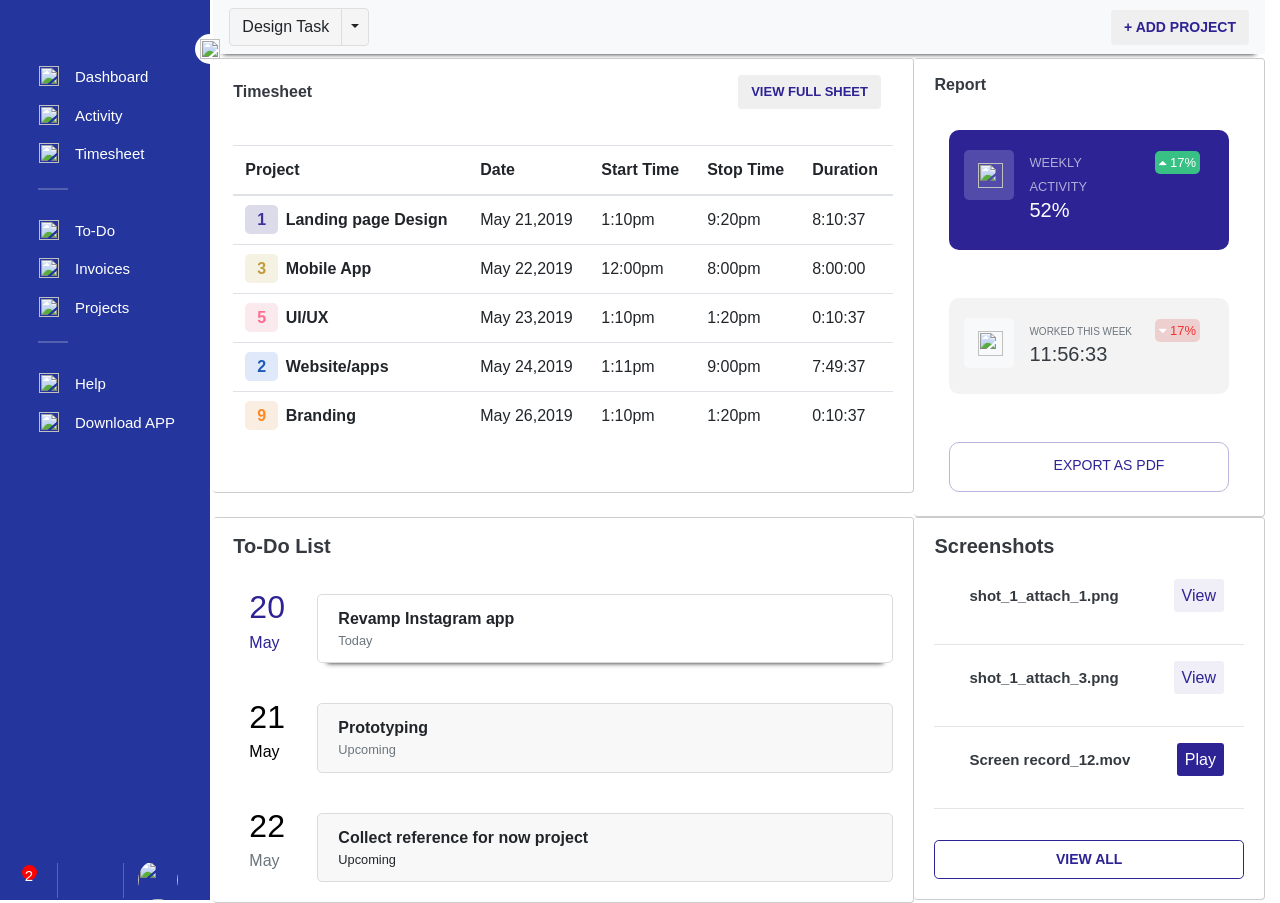
==== Challenge.html @ 36a556eb "Add files via upload Initial Code" ====
<!DOCTYPE html>
<html lang="en">

<head>
  <meta charset="UTF-8">
  <meta http-equiv="X-UA-Compatible" content="IE=edge">
  <meta name="viewport" content="width=device-width, initial-scale=1.0">
  <link rel="stylesheet" href="Challenge.css">
  <title>Challenge</title>
  <link rel="stylesheet" href="https://cdn.jsdelivr.net/npm/bootstrap@4.0.0/dist/css/bootstrap.min.css"
    integrity="sha384-Gn5384xqQ1aoWXA+058RXPxPg6fy4IWvTNh0E263XmFcJlSAwiGgFAW/dAiS6JXm" crossorigin="anonymous">
  <script src="https://code.jquery.com/jquery-3.2.1.slim.min.js"
    integrity="sha384-KJ3o2DKtIkvYIK3UENzmM7KCkRr/rE9/Qpg6aAZGJwFDMVNA/GpGFF93hXpG5KkN"
    crossorigin="anonymous"></script>
  <script src="https://cdn.jsdelivr.net/npm/popper.js@1.12.9/dist/umd/popper.min.js"
    integrity="sha384-ApNbgh9B+Y1QKtv3Rn7W3mgPxhU9K/ScQsAP7hUibX39j7fakFPskvXusvfa0b4Q"
    crossorigin="anonymous"></script>
  <script src="https://cdn.jsdelivr.net/npm/bootstrap@4.0.0/dist/js/bootstrap.min.js"
    integrity="sha384-JZR6Spejh4U02d8jOt6vLEHfe/JQGiRRSQQxSfFWpi1MquVdAyjUar5+76PVCmYl"
    crossorigin="anonymous"></script>


  <link rel="stylesheet" href="https://cdnjs.cloudflare.com/ajax/libs/font-awesome/4.7.0/css/font-awesome.min.css">
  <link
    href="https://fonts.googleapis.com/css?family=Nunito:200,200i,300,300i,400,400i,600,600i,700,700i,800,800i,900,900i"
    rel="stylesheet">
</head>


<body>
  <div class="container-fluid">
    <div class="row">
      <div class="col-lg-2 pr-0 mr-0">
        <div class="sidenav" id="sidebar">
          <div class="logo-content m-2">
            <img src="assets/logo.png" alt="">
          </div>
          <div class="right">
            <img src="assets/left_arrow.png" alt="">
          </div>
          <ul>
            <li>
              <a href="#">
                <img src="assets/speedometer.png" alt="">
                <span class="pl-3">Dashboard</span>
              </a>
            </li>
            <li>
              <a href="#">
                <img src="assets/graph.png" alt="">
                <span class="pl-3">Activity</span>
              </a>
            </li>
            <li>
              <a href="#">
                <img src="assets/timer_white.png" alt="">
                <span class="pl-3">Timesheet</span>
              </a>
            </li>
          </ul>
          <div class="hr-align"></div>
          <ul>
            <li>
              <a href="#">
                <img src="assets/icons8-today-96.png" alt="">
                <span class="pl-3">To-Do</span>
              </a>
            </li>
            <li>
              <a href="#">
                <img src="assets/bill.png" alt="">
                <span class="pl-3">Invoices</span>
              </a>
            </li>
            <li>
              <a href="#">
                <img src="assets/folder.png" alt="">
                <span class="pl-3">Projects</span>
              </a>
            </li>
          </ul>
          <div class="hr-align"></div>
          <ul>
            <li>
              <a href="#">
                <img src="assets/help.png" alt="">
                <span class="pl-3">Help</span>
              </a>
            </li>
            <li>
              <a href="#">
                <img src="assets/download.png" alt="">
                <span class="pl-3">Download APP</span>
              </a>
            </li>
          </ul>
          <img src="assets/sidebar_overlay.png" class="sideoverly-img" alt="">
          <div class="row btm" style="margin-left: 3px;">            
            <div class="col-md-2">          
              <span class="custombadge">2</span>              
              <img src="assets/notification.png" class="not-img" alt="">
            </div>
            <div class="col-md-1">
              <div class="vl"></div>
            </div>
            <div class="col-md-2">
              <img src="assets/settings.png" alt="">
            </div>
            <div class="col-md-1 ml">
              <div class="vl"></div>
            </div>
            <div class="col-md-2">
              <img src="assets/avatarpng.png" class="btmavatar" alt="">
            </div>
          </div>

        </div>
      </div>
      <div class="col-lg-10 ml-0 pl-0">
        <div id="content">
          <div id="content-wrapper" class="d-flex flex-column">
            <nav class="navbar navbar-expand-lg navbar-light bg-light">
              <a href="#" class="btn pr-3 hamburger" onclick="openSidenav()"> <i class="fa fa-bars text-dark" aria-hidden="true"></i> </a>
              <!-- split button -->
              <div class="btn-group">
                <button type="button" class="btn btn-light splitbtn">Design Task</button>
                <button type="button" class="btn btn-light splitbtn dropdown-toggle dropdown-toggle-split"
                  data-toggle="dropdown" aria-haspopup="true" aria-expanded="false">
                </button>
                <div class="dropdown-menu">
                  <a class="dropdown-item" href="#">Action</a>
                  <a class="dropdown-item" href="#">Another action</a>
                  <a class="dropdown-item" href="#">Something else here</a>
                  <div class="dropdown-divider"></div>
                  <a class="dropdown-item" href="#">Separated link</a>
                </div>
              </div>
              <button class="navright-btn btn ml-auto">+ ADD PROJECT</button>
            </nav>
            <div class="container-fluid">
              <div class="row mt-1">                
                <div class="col-xl-8 col-lg-7 p-0 ">
                  <div class="card card-outline">
                    
                    <div class="card-header py-3 d-flex flex-row align-items-center justify-content-between">
                      <h6 class="m-0 font-weight-bold text-dark">Timesheet</h6>
                      <div class="dropdown no-arrow">
                        <button class="VFSbtn btn mr-2">VIEW FULL SHEET</button>
                        <a href="#" role="button" id="dropdownMenuLink" data-toggle="dropdown" aria-haspopup="true"
                          aria-expanded="false">
                          <img src="assets/more.png" alt="">
                        </a>
                        <div class="dropdown-menu dropdown-menu-right shadow animated--fade-in"
                          aria-labelledby="dropdownMenuLink">
                          <a class="dropdown-item" href="#">Action</a>
                          <a class="dropdown-item" href="#">Another action</a>
                          <div class="dropdown-divider"></div>
                          <a class="dropdown-item" href="#">Something else here</a>
                        </div>
                      </div>
                    </div>
                    
                    <div class="card-body table-responsive mb-3">
                      <table class="table">
                        <thead>
                          <tr>
                            <th scope="col">Project</th>
                            <th scope="col">Date</th>
                            <th scope="col">Start Time</th>
                            <th scope="col">Stop Time</th>
                            <th scope="col">Duration</th>
                          </tr>
                        </thead>
                        <tbody id="constructTable">
                        </tbody>
                      </table>
                    </div>
                  </div>
                </div>

                <div class="col-xl-4 col-lg-5 p-0">
                  <div class="card shadow card-outline">
                    <div class="card-header py-3 d-flex flex-row align-items-center justify-content-between">
                      <h6 class="m-0 font-weight-bold text-dark">Report</h6>
                    </div>
                    <div class="card-body">
                      <div class="col-lg-12 mb-5">
                        <div class="card report-card text-white shadow">
                          <div class="card-body row">
                            <div class="pl-3 imagecard">
                              <img src="assets/graph.png" alt="">
                            </div>
                            <div class="col report-content">
                              <span class="small">WEEKLY ACTIVITY</span>
                              <div class="text-white-50 h5">52%</div>
                            </div>
                            <div class="float-right mr-4">
                              <a href="#" class="sucessUp"><i class="fa fa-caret-up"></i>
                                <span>17%</span></a>
                            </div>
                          </div>
                        </div>
                      </div>
                      <div class="col-lg-12 mb-5">
                        <div class="card report-card2 text-white shadow">
                          <div class="card-body row">
                            <div class="pl-3 imagecard  bg-light">
                              <img src="assets/timer_blue.png" alt="">
                            </div>
                            <div class="col report-content">
                              <span class="report-text text-muted">worked this week</span>
                              <div class="text-dark h5">11:56:33</div>
                            </div>
                            <div class="float-right mr-4">
                              <a href="#" class="sucessDown"><i class="fa fa-caret-down"></i>
                                <span>17%</span></a>
                            </div>
                          </div>
                        </div>
                      </div>
                      <div class="col-lg-12 mb-1">
                        <div class="exportbtn">
                          <a href="#">
                            <img src="assets/pdf.png" alt="">
                            <span class="pl-3">export as pdf</span>
                          </a>
                        </div>
                      </div>
                    </div>
                  </div>


                </div>
              </div>
            </div>

            <div class="container-fluid">
              <div class="row mt-0 p-0">
                <div class="col-xl-8 col-lg-7 p-0 ">
                  <div class="card card-outline">
                    <div class="card-header py-3 d-flex flex-row align-items-center justify-content-between">
                      <h5 class="m-0 font-weight-bold text-dark">To-Do List</h5>
                    </div>
                    <div class="card-body">
                      <div class="todo-row float-left">
                        <div class="todo-col1 pl-3">
                          <h2 class="card-title">20</h2>
                          <h6 class="card-subtitle mb-2">May</h6>
                        </div>

                      </div>
                      <div class="card float-center pl-4">
                        <div class="card-header todo-card-active">
                          <div class="font-weight-bold">
                            Revamp Instagram app
                            <div class="text-white-50 small text-muted">Today</div>
                          </div>
                          <span class="float-right text-muted" style="margin-top: -33px;"> <img src="assets/more.png"
                              alt="">
                          </span>
                        </div>
                      </div>
                    </div>

                    <div class="card-body">
                      <div class="todo-row float-left">
                        <div class="todo-col1-passive pl-3">
                          <h2 class="card-title">21</h2>
                          <h6 class="card-subtitle mb-2">May</h6>
                        </div>

                      </div>
                      <div class="card float-center pl-4">
                        <div class="card-header todo-card-passive">
                          <div class="font-weight-bold">
                            Prototyping
                            <div class="text-white-50 small text-muted">Upcoming</div>
                          </div>
                          <span class="float-right text-muted" style="margin-top: -33px;"> <img src="assets/more.png"
                              alt="">
                          </span>
                        </div>
                      </div>
                    </div>

                    <div class="card-body">
                      <div class="todo-row float-left">
                        <div class="todo-col1-passive pl-3">
                          <h2 class="card-title">22</h2>
                          <h6 class="card-subtitle mb-2 text-muted">May</h6>
                        </div>
                      </div>
                      <div class="card float-center pl-4">
                        <div class="card-header todo-card-passive">
                          <div class="font-weight-bold">
                            Collect reference for now project
                            <div class="text-white-50 small">Upcoming</div>
                          </div>
                          <span class="float-right text-muted" style="margin-top: -33px;"> <img src="assets/more.png"
                              alt="">
                          </span>
                        </div>
                      </div>
                    </div>
                  </div>
                </div>
                <div class="col-xl-4 col-lg-5 p-0 mt-0">
                  <div class="card shadow card-outline">
                    <div class="card-header py-3 d-flex flex-row align-items-center justify-content-between">
                      <h5 class="m-0 font-weight-bold text-dark">Screenshots</h5>
                    </div>
                    <div class="card-body">
                      <div class="col-lg-12" style="margin-top: -30px;">
                        <div class="card text-white shadow">
                          <div class="card-body row">
                            <div class="">
                              <img src="assets/picture.png" alt="">
                            </div>
                            <div class="col">
                              <span
                                class="screenshort-content-text font-weight-bold text-dark word-break">shot_1_attach_1.png</span>
                            </div>
                            <div class="float-right">
                              <a href="#" class="viewbtn">View</a>
                            </div>
                          </div>
                        </div>
                      </div>
                      <hr class="content-divider">

                      <div class="col-lg-12" style="margin-top: -30px;">
                        <div class="card text-white shadow">
                          <div class="card-body row">
                            <div class="">
                              <img src="assets/picture.png" alt="">
                            </div>
                            <div class="col">
                              <span
                                class="screenshort-content-text font-weight-bold text-dark word-break">shot_1_attach_3.png</span>
                            </div>
                            <div class="float-right">
                              <a href="#" class="viewbtn">View</a>
                            </div>
                          </div>
                        </div>
                      </div>
                      <hr class="content-divider">

                      <div class="col-lg-12" style="margin-top: -30px;">
                        <div class="card text-white shadow">
                          <div class="card-body row">
                            <div class="">
                              <img src="assets/video_camera.png" alt="">
                            </div>
                            <div class="col">
                              <span class="screenshort-content-text font-weight-bold text-dark word-break">Screen
                                record_12.mov</span>
                            </div>
                            <div class="float-right">
                              <a href="#" class="playbtn">Play</a>
                            </div>
                          </div>
                        </div>
                      </div>
                      <hr class="content-divider">

                      <button type="button" class="btn btn-view btn-lg btn-block">view all</button>
                    </div>
                  </div>
                </div>
              </div>
            </div>
          </div>
        </div>
      </div>
    </div>
  </div>


</body>
<script>
  var tableArray = [
    {
      "project": "Landing page Design",
      "date": "May 21,2019",
      "starttime": "1:10pm",
      "stoptime": "9:20pm",
      "duration": "8:10:37",
      "number":"1",
      "color":"#3C339E",
      "background":"#DCDBEA"
    },
    {
      "project": "Mobile App",
      "date": "May 22,2019",
      "starttime": "12:00pm",
      "stoptime": "8:00pm",
      "duration": "8:00:00",
      "number":"3",
      "color":"#BF9C3B",
      "background":"#F5F1E3"
    },
    {
      "project": "UI/UX",
      "date": "May 23,2019",
      "starttime": "1:10pm",
      "stoptime": "1:20pm",
      "duration": "0:10:37",
      "number":"5",
      "color":"#FE6D90",
      "background":"#FAE9ED"
    },
    {
      "project": "Website/apps",
      "date": "May 24,2019",
      "starttime": "1:11pm",
      "stoptime": "9:00pm",
      "duration": "7:49:37",
      "number":"2",
      "color":"#1F59BA",
      "background":"#DFE9FA"
    },
    {
      "project": "Branding",
      "date": "May 26,2019",
      "starttime": "1:10pm",
      "stoptime": "1:20pm",
      "duration": "0:10:37",
      "number":"9",
      "color":"#FF891F",
      "background":"#FAEDE2"
    }
  ];

  buildTable(tableArray)

  function buildTable(data) {
    var table = document.getElementById('constructTable');
    var row
    data.forEach(tabledata => {
      console.log(tabledata.project)
      row = `
        <tr>
        <th scope="row"> <span class="table-row-span" style="background:${tabledata.background}; color:${tabledata.color} ;">${tabledata.number}</span> ${tabledata.project}</th>
        <td>${tabledata.date}</td>
        <td>${tabledata.starttime}</td>
        <td>${tabledata.stoptime}</td>
        <td>${tabledata.duration}</td>
        </tr>
        `
      table.innerHTML += row
    });
  }

  function openSidenav(){
    document.getElementsById("sidebar").style.display = "block";
  }
</script>

</html>
---- Challenge.css ----
.content {
    position: relative;
    display: flex;
}

.content .left {
    width: 16%;
    background: #382F9C;
    height: 100vh;
}

.content .right {
    width: 84%;
    background: #f5f5f5;
    height: 100vh;
}
.table-row-span{
    padding: 6px 12px;
    max-height: 20px;
    margin-right: 3px;
    border-radius: 5px;
}
.VFSbtn {
    font-size: 13px !important;
    font-weight: 600 !important;
    color: #2D2395 !important;
}

.navright-btn {
    font-size: 14px !important;
    font-weight: 700 !important;
    color: #2D2395 !important;
}

.table-bordered td {
    border: none !important;
    border-right: solid 1px #ccc !important;
}

.table-bordered th {
    border: none !important;
    border-right: solid 1px #ccc !important;
}

.table-striped {
    border: none !important;
}

.splitbtn {
    background: #F5F5F5 !important;
    border: 1px solid #DEDEDE !important;
}

.navbar {
    box-shadow: 0px 10px 5px -10px #111 !important;
}

.card {
    background: #fff !important;
    border: none !important;
    border-radius: none !important;
}
.card-outline
{
    border-top: solid 1px #ccc !important;
    border-right: solid 1px #ccc !important;
    border-bottom: solid 1px #ccc !important;
}

.card-header {
    background: #fff !important;
    border: none !important;
}

.txtclr {
    color: #B6B4DA !important;
    font-size: 14px;
}

.imgback {
    display: flex;
    height: 60px;
    width: 60px;
    background: #534BA9;
    justify-content: center;
    border-radius: 10px;
    align-items: center;
}

.imgback img {
    height: 25px;
    width: 25px;
}
.bg-card1{
    background: #382F9C;
    border-radius: 10px;
    border: none !important;
}
.successbadge
{
    display: flex;
    top: -10px;
    right: 0;
    align-items: center;
    justify-content: center;
    position: relative;
    display: flex;
    width: 50px;
    background: #39C084;
}

.todo-row{
    display: flex;
    /* height: 80px;
    line-height: 80px; */
    justify-content: space-evenly;
}
.todo-row .todo-col1{
    display: flex;
    flex-direction: column;
    height: 60px;
    width: 60px;
    color: #2D2395;
    justify-content: center;
}
.todo-col1-passive{
    display: flex;
    flex-direction: column;
    height: 60px;
    width: 60px;
    color: #000;
    justify-content: center;
}
.todo-row .todo-col2 {
    display: flex;
    justify-content: center;
}


.todo-card-active{
    background: #ffffff !important;
    border: 1px solid #DBDBDB !important;
    border-radius: 5px !important;
    box-shadow: 0px 10px 5px -10px #111 !important;
}
.todo-card-passive{
    background: #F8F8F8 !important;
    border: 1px solid #DBDBDB !important;
    border-radius: 5px !important;
}

.report-card:nth-child(1)
{
    background: #2D2395 !important;
    border-radius: 10px !important;
}

.report-card2
{
    background: #F3F3F3 !important;
    border-radius: 10px !important;
}

.report
{
    display: flex;
    justify-content: space-between;
    align-items: center;
}
.report .report-content{
    display: inline-block;
    justify-content: center;
}
.imagecard{
    display: flex;
    justify-content: center;
    align-items: center;
    text-align: center;
    height: 50px;
    width: 50px;
    background: #534BA9;
    border-radius: 5px;
    margin-left: 10px;
}
.imagecard img{
    height: 25px;
    width: 25px;
    margin-left: -14px;
}
.report-content span{
    font: 8px !important;
    color: #B0ADD7;
    text-transform: uppercase;
}
.sucessUp{
    height: 27px;
    width: 100px;
    font-size: 13px;
    color: white;
    padding: 4px;
    border-radius: 5px;
    background: #39C084;
    text-decoration: none;
    cursor: default;
}
.sucessUp:hover{
    color: white;
    text-decoration: none;
    cursor: default;
}
.sucessDown{
    height: 27px;
    width: 100px;
    font-size: 13px;
    color: #F43131;
    padding: 4px;
    border-radius: 5px;
    background: #EECFCF;
    text-decoration: none;
    cursor:default;
}
.sucessDown:hover{
    color: #F43131;
    text-decoration: none;
    cursor: default;
}

.exportbtn{
    height: 50px;
    width: 100%;
    border: 1px solid #BAB6DD; 
    border-radius: 10px;   
}
.exportbtn a{
    position: relative;
    top: 20%;
    left: 30%;
    transform: translate(-50%,-50%);
    color: #2D2395;
    font-size: 14px;
    text-transform: uppercase;
    font-weight: 500;
}

.content-divider{
    height: 15px;
}
.viewbtn{
    height: 40px;
    width: 60px;
    color: #2D2395;
    background: #F0EFF8;
    padding: 8px;
    border-radius: 3px;
    font-weight: 500;
}
.playbtn{
    height: 40px;
    width: 60px;
    color: #fff;
    background: #2D2395;
    padding: 8px;
    border-radius: 3px;
    font-weight: 500;
}
.btn-view{
    background: #fff !important;
    color: #2D2395 !important;
    border: 1px solid #2D2395 !important;
    text-transform: uppercase;
    font-size: 14px !important;
    font-weight: 700 !important;
}
.word-break{
    word-break: break-all;
}
.screenshort-content-text{
    font-size: 15px;
}
.report-text{
    font-size: 10px;
}

/* body {
    position: relative;
    min-height: 100vh;
    width: 100%;
    overflow: hidden;
} */
.logo-content::after{
    content: "";
    background-image: url("Assets/left_arrow.png");
    height: 50px;
    width: 50px;
    background-repeat: no-repeat;
    right: 0;
}

/* sidebar */
.hamburger{
    display: none !important;
}

.sidenav {
    height: 100%;
    width: 210px;
    position: fixed;
    z-index: 1;
    top: 0;
    left: 0;
    background-color: #24369d;
    /* overflow-x: hidden; */
    /* padding-top: 20px; */
    padding: 4px 8px;
    list-style: none;
  }

  .right{
      height: 30px;
      width: 15px;
      background: white;
      position: fixed;
      left: 195px;
      margin-top: -10px;
      display: flex;
      align-items: center;
      justify-content: center;
      border-radius: 30px 0px 0px 30px ;      
  }
  .right img{
      height: 20px;
      width: 20px;
      top: 23px;
      margin-left: 15px;
  }
  .sidenav ul {
    margin-top: 20px;
    list-style: none;
  }

  .sidenav ul li {
    margin-left: -15px;
  }

  .sidenav ul li a img {
    height: 20px;
    width: 20px;
  }

  .sidenav a {
    padding: 10px 8px 6px 6px;
    text-decoration: none;
    list-style: none;
    font-size: 15px;
    color: white;
    display: flex;
  }

  .sidenav a:hover {
    color: #f1f1f1;
  }

  .fs {
    font-size: 18px;
  }

  @media screen and (max-height: 450px) {
    .sidenav {
      padding-top: 15px;
    }

    .sidenav a {
      font-size: 18px;
    }
  }

  @media screen and (max-width: 768px) {
    .hamburger{
        display: block !important;
    }
    .sidenav{
        display: none;
    }
  }

  .hr-align {
    width: 30px !important;
    margin-top: 1rem;
    margin-bottom: 1rem;
    margin-left: 30px !important;
    border: 0;
    border-top: 2px solid rgb(239 235 235 / 23%) !important;
  }

  .btm {
    overflow: hidden;
    position: fixed;
    bottom: 0;
    margin-left: 50px;
  }

  .ml {
    margin-left: 6px;
  }

  .vl {
    border-left: 1px solid rgb(234 240 234 / 26%);
    height: 35px;
  }

  .fa {
    color: white;
  }

  .btmavatar {
    height: 40px;
    width: 40px;
    margin-left: -15px;
    margin-top: -3px;
    border-radius: 50px;
  }

.custombadge{
    position: absolute;
    right:5px;
    top:2px;
    height: 15px;
    width: 15px;
    /* margin-top: -10px; */
    background:red;
    text-align: center;
    border-radius:10px;
    color:white;
    /* padding:px; */
    font-size:15px;
}
.not-img{
    margin-top: 10px;
}
.sideoverly-img{
    height: 110px;
    margin-left: -7px;
    margin-top: -15px;
}

/* sidebar */
/* .badge{
    margin-top: -20px !important;
} */
/* 
.navv{
    position: fixed;
    background: #2D2395;
    width: 100%;
    height: 100vh;

}

.sidebar {
    position: fixed;
    top: 0;
    left: 0;
    height: 100%;
    width: 100%;
}

.sidebar .logo-content {
    color: #fff;
    display: flex;
    height: 50px;
    width: 100%;
    line-height: 50px;
}

.sidebar ul {
    margin-top: 20px;
}

.sidebar ul li {
    position: relative;
    height: 50px;
    width: 100%;
    margin: 0 5px;
    list-style: none;
}

.sidebar ul li a {
    color: #fff;
    display: flex;
    align-items: center;
    text-decoration: none;
}

.sidebar ul li a h6 {
    height: 50px;
    min-width: 50px;
    line-height: 50px;
    text-align: center;
}

.sidebar .profile {
    position: absolute;
    color: #fff;
    bottom: 0;
    left: 0;
}  */
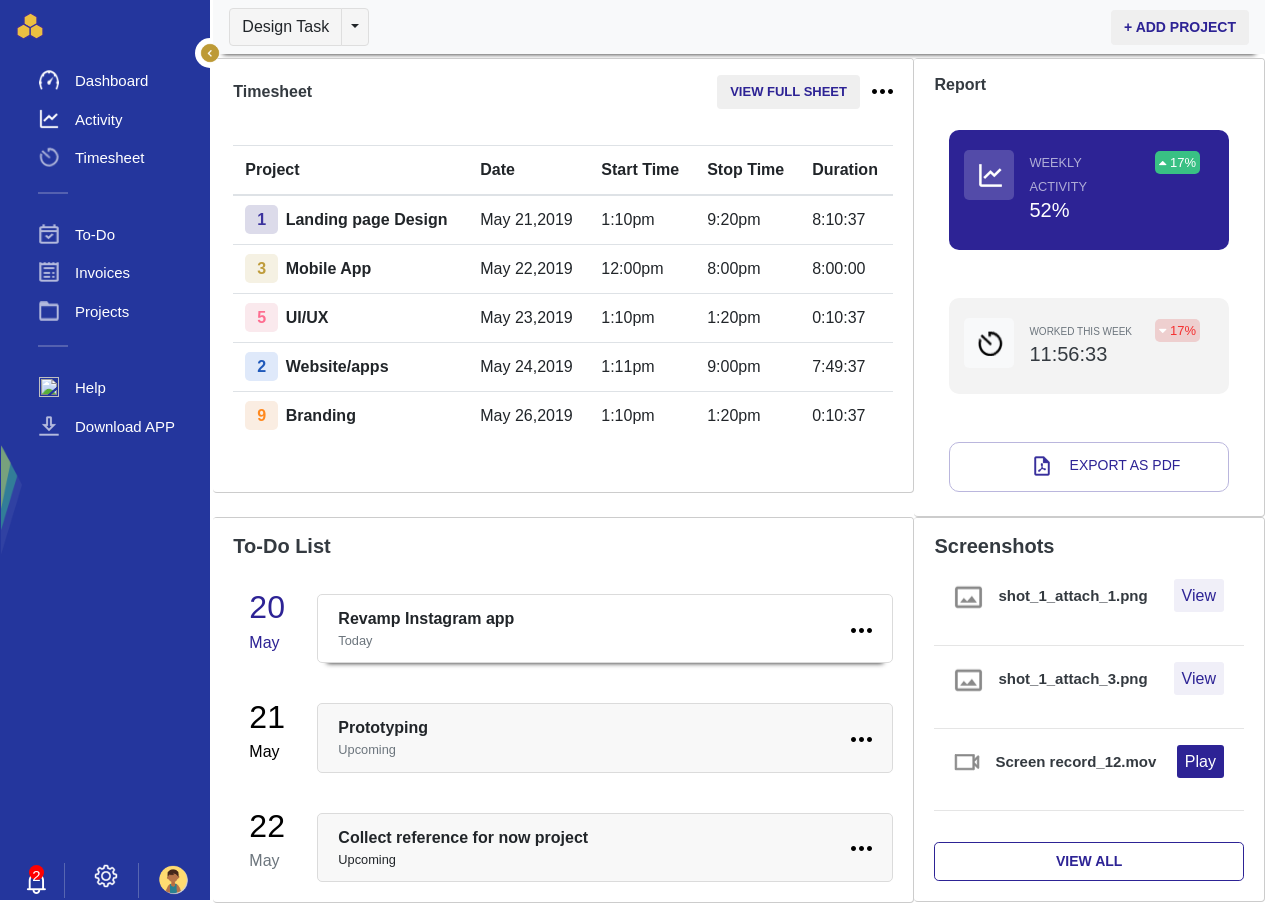
==== commit 4ca7a5d5: "Update Challenge.html" ====
--- a/Challenge.html
+++ b/Challenge.html
@@ -33,27 +33,27 @@
       <div class="col-lg-2 pr-0 mr-0">
         <div class="sidenav" id="sidebar">
           <div class="logo-content m-2">
-            <img src="assets/logo.png" alt="">
+            <img src="Assets/logo.png" alt="">
           </div>
           <div class="right">
-            <img src="assets/left_arrow.png" alt="">
+            <img src="Assets/left_arrow.png" alt="">
           </div>
           <ul>
             <li>
               <a href="#">
-                <img src="assets/speedometer.png" alt="">
+                <img src="Assets/speedometer.png" alt="">
                 <span class="pl-3">Dashboard</span>
               </a>
             </li>
             <li>
               <a href="#">
-                <img src="assets/graph.png" alt="">
+                <img src="Assets/graph.png" alt="">
                 <span class="pl-3">Activity</span>
               </a>
             </li>
             <li>
               <a href="#">
-                <img src="assets/timer_white.png" alt="">
+                <img src="Assets/timer_white.png" alt="">
                 <span class="pl-3">Timesheet</span>
               </a>
             </li>
@@ -62,19 +62,19 @@
           <ul>
             <li>
               <a href="#">
-                <img src="assets/icons8-today-96.png" alt="">
+                <img src="Assets/icons8-today-96.png" alt="">
                 <span class="pl-3">To-Do</span>
               </a>
             </li>
             <li>
               <a href="#">
-                <img src="assets/bill.png" alt="">
+                <img src="Assets/bill.png" alt="">
                 <span class="pl-3">Invoices</span>
               </a>
             </li>
             <li>
               <a href="#">
-                <img src="assets/folder.png" alt="">
+                <img src="Assets/folder.png" alt="">
                 <span class="pl-3">Projects</span>
               </a>
             </li>
@@ -89,28 +89,28 @@
             </li>
             <li>
               <a href="#">
-                <img src="assets/download.png" alt="">
+                <img src="Assets/download.png" alt="">
                 <span class="pl-3">Download APP</span>
               </a>
             </li>
           </ul>
-          <img src="assets/sidebar_overlay.png" class="sideoverly-img" alt="">
+          <img src="Assets/sidebar_overlay.png" class="sideoverly-img" alt="">
           <div class="row btm" style="margin-left: 3px;">            
             <div class="col-md-2">          
               <span class="custombadge">2</span>              
-              <img src="assets/notification.png" class="not-img" alt="">
+              <img src="Assets/notification.png" class="not-img" alt="">
             </div>
             <div class="col-md-1">
               <div class="vl"></div>
             </div>
             <div class="col-md-2">
-              <img src="assets/settings.png" alt="">
+              <img src="Assets/settings.png" alt="">
             </div>
             <div class="col-md-1 ml">
               <div class="vl"></div>
             </div>
             <div class="col-md-2">
-              <img src="assets/avatarpng.png" class="btmavatar" alt="">
+              <img src="Assets/avatarpng.png" class="btmavatar" alt="">
             </div>
           </div>
 
@@ -148,7 +148,7 @@
                         <button class="VFSbtn btn mr-2">VIEW FULL SHEET</button>
                         <a href="#" role="button" id="dropdownMenuLink" data-toggle="dropdown" aria-haspopup="true"
                           aria-expanded="false">
-                          <img src="assets/more.png" alt="">
+                          <img src="Assets/more.png" alt="">
                         </a>
                         <div class="dropdown-menu dropdown-menu-right shadow animated--fade-in"
                           aria-labelledby="dropdownMenuLink">
@@ -188,7 +188,7 @@
                         <div class="card report-card text-white shadow">
                           <div class="card-body row">
                             <div class="pl-3 imagecard">
-                              <img src="assets/graph.png" alt="">
+                              <img src="Assets/graph.png" alt="">
                             </div>
                             <div class="col report-content">
                               <span class="small">WEEKLY ACTIVITY</span>
@@ -205,7 +205,7 @@
                         <div class="card report-card2 text-white shadow">
                           <div class="card-body row">
                             <div class="pl-3 imagecard  bg-light">
-                              <img src="assets/timer_blue.png" alt="">
+                              <img src="Assets/timer_blue.png" alt="">
                             </div>
                             <div class="col report-content">
                               <span class="report-text text-muted">worked this week</span>
@@ -221,7 +221,7 @@
                       <div class="col-lg-12 mb-1">
                         <div class="exportbtn">
                           <a href="#">
-                            <img src="assets/pdf.png" alt="">
+                            <img src="Assets/pdf.png" alt="">
                             <span class="pl-3">export as pdf</span>
                           </a>
                         </div>
@@ -255,7 +255,7 @@
                             Revamp Instagram app
                             <div class="text-white-50 small text-muted">Today</div>
                           </div>
-                          <span class="float-right text-muted" style="margin-top: -33px;"> <img src="assets/more.png"
+                          <span class="float-right text-muted" style="margin-top: -33px;"> <img src="Assets/more.png"
                               alt="">
                           </span>
                         </div>
@@ -276,7 +276,7 @@
                             Prototyping
                             <div class="text-white-50 small text-muted">Upcoming</div>
                           </div>
-                          <span class="float-right text-muted" style="margin-top: -33px;"> <img src="assets/more.png"
+                          <span class="float-right text-muted" style="margin-top: -33px;"> <img src="Assets/more.png"
                               alt="">
                           </span>
                         </div>
@@ -296,7 +296,7 @@
                             Collect reference for now project
                             <div class="text-white-50 small">Upcoming</div>
                           </div>
-                          <span class="float-right text-muted" style="margin-top: -33px;"> <img src="assets/more.png"
+                          <span class="float-right text-muted" style="margin-top: -33px;"> <img src="Assets/more.png"
                               alt="">
                           </span>
                         </div>
@@ -314,7 +314,7 @@
                         <div class="card text-white shadow">
                           <div class="card-body row">
                             <div class="">
-                              <img src="assets/picture.png" alt="">
+                              <img src="Assets/picture.png" alt="">
                             </div>
                             <div class="col">
                               <span
@@ -332,7 +332,7 @@
                         <div class="card text-white shadow">
                           <div class="card-body row">
                             <div class="">
-                              <img src="assets/picture.png" alt="">
+                              <img src="Assets/picture.png" alt="">
                             </div>
                             <div class="col">
                               <span
@@ -350,7 +350,7 @@
                         <div class="card text-white shadow">
                           <div class="card-body row">
                             <div class="">
-                              <img src="assets/video_camera.png" alt="">
+                              <img src="Assets/video_camera.png" alt="">
                             </div>
                             <div class="col">
                               <span class="screenshort-content-text font-weight-bold text-dark word-break">Screen
@@ -457,4 +457,4 @@
   }
 </script>
 
-</html>+</html>
